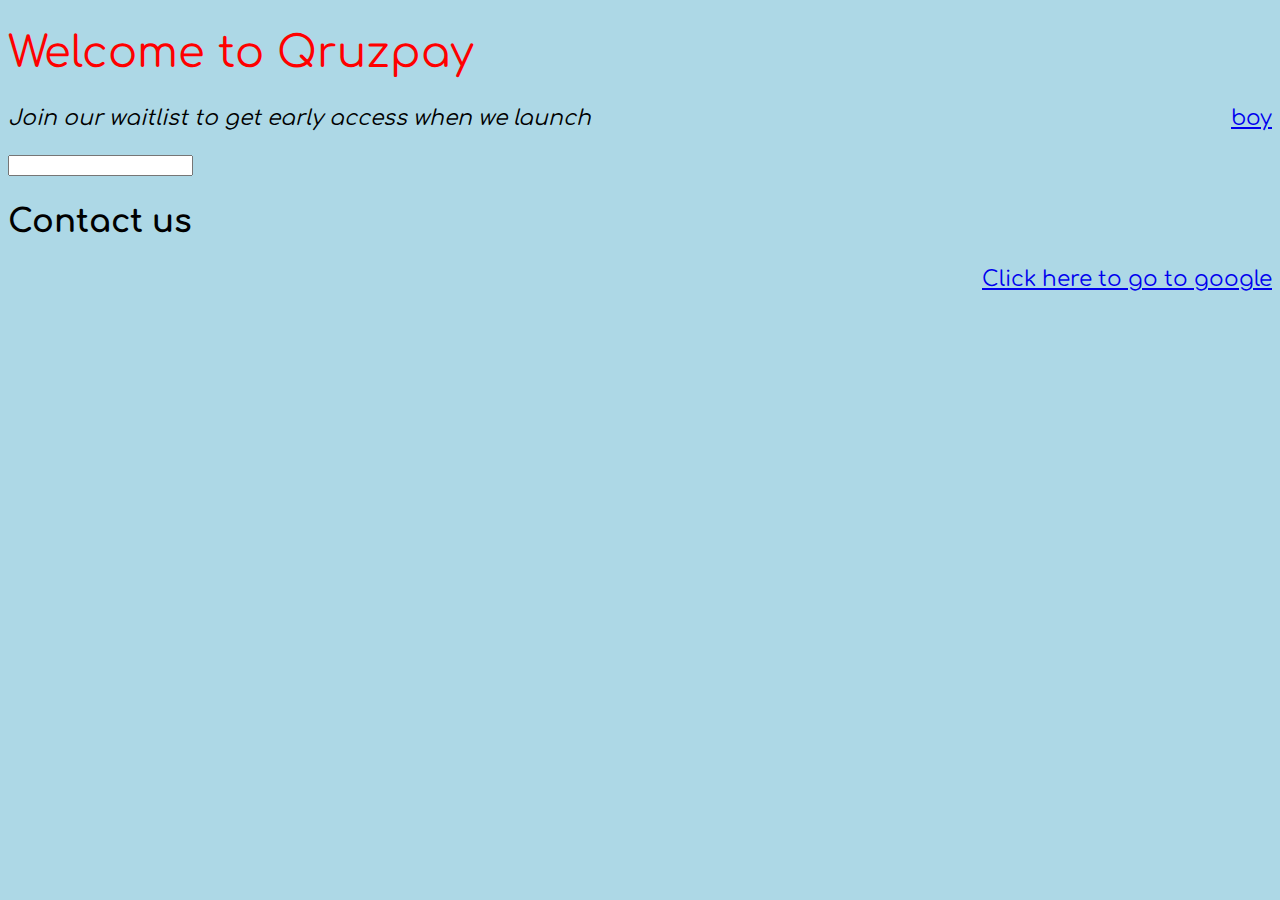
==== index.html @ c61e94a1 "Starting the website" ====
<!DOCTYPE html>
<html>
    <head>
        <meta charset="UTF-8">
        <meta name="description" content="my first team project">
        <meta>
        <link rel="preconnect" href="https://fonts.googleapis.com">
        <link rel="preconnect" href="https://fonts.gstatic.com" crossorigin>
        <link href="https://fonts.googleapis.com/css2?family=Comfortaa:wght@300;400;600&family=Source+Code+Pro:ital,wght@0,200;0,400;1,200;1,300;1,400&display=swap" rel="stylesheet">
        <link rel="stylesheet" type="text/css" href="css/style.css">
        <title>Qruzpay</title>
    </head>
    <body>
        <div >
            <!--Welcome to Qruzpay--> <!--typed out slowly with picture of people smiling-->
            <h1 id="title" >Welcome to Qruzpay</h1> 
            <a href="#" class="link">boy</a>
        </div>
        <div>
            <!--Description of what the app can do and how it would benefit you to join-->
            <img src="WhatsApp Image 2022-04-12 at 1.51.03 PM.jpeg">
        </div>
        <div>
            <p>Join our waitlist to get early access when we launch</p>
            <input class="form-input" type="text">
        </div>
        <footer>
            <h2 id="contact-us">Contact us</h2>
            <a  class="link"="google-link" href="https://www.google.com">Click here to go to google</a>
        </footer>
    </body >
</html>
---- css/style.css ----
body{
    /*top bottom left and right*/
    /*another way is through angles*/
    background : hsl(195, 53%, 79%);
    font-size: 1.35em;
    /*text transform*/
    /*text-transform: uppercase;*/
    /*text alignment*/
    text-align: justify;
    /* being able to conquer the world */
    font-family: 'Comfortaa', cursive;

}
img{
    width: 60vw;
    height: 500px;
    border: 10px solid hsl(195, 4%, 22%);
    margin: 80px 40px;
    float: right;
    display: none;
    
}
p{
    font-style: italic;
}


#title {
    color: red;
    font-weight: 400;
}

/*you want to make the main title the darkest and the subtitles smaller*/
/*gradient*/
/*pretty switching of colors*/

/*text manipulation*/
/*text decoration*/
.link{
    text-decoration: underline;
    float:right;
}
/*Layout*/
/*layout*/
/*css box-model*/
/*if you like choose to stay broke*/
/* Float and display type*/
/* Elements have a certain display type block and inline*/
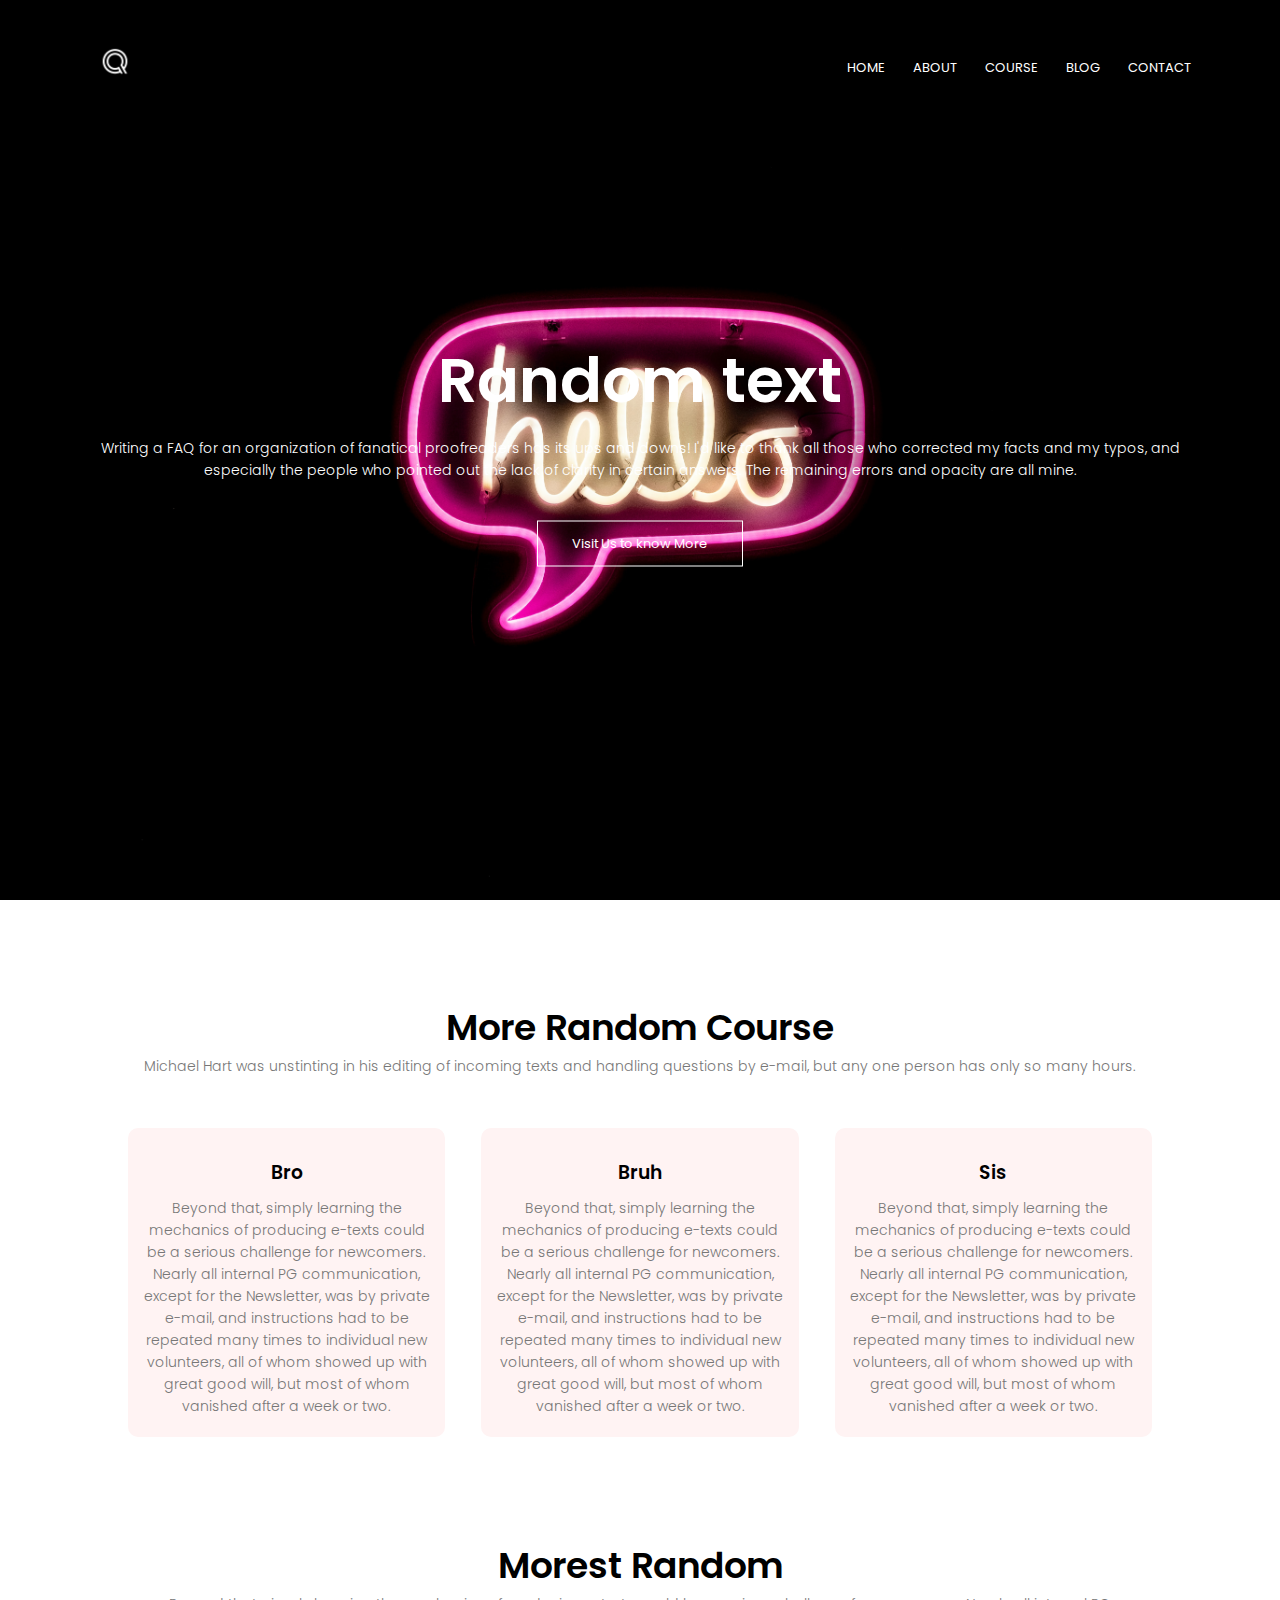
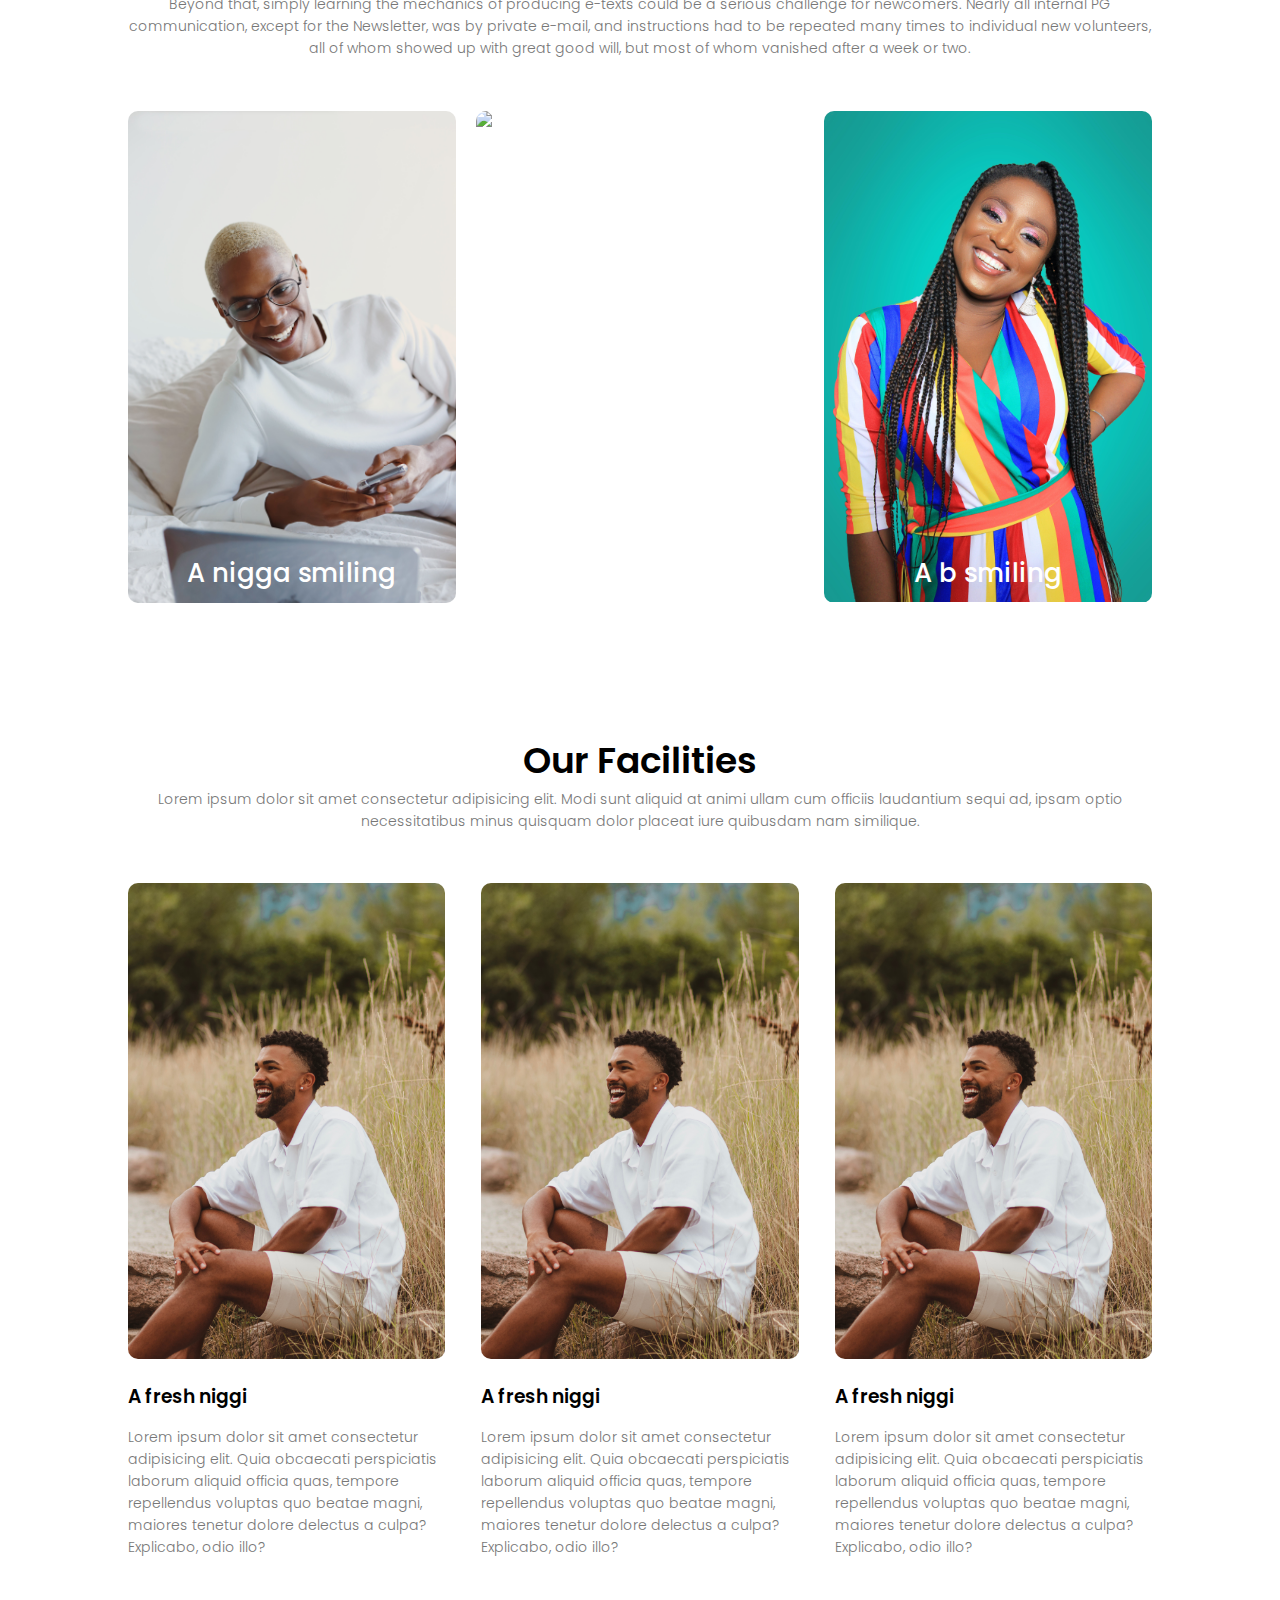
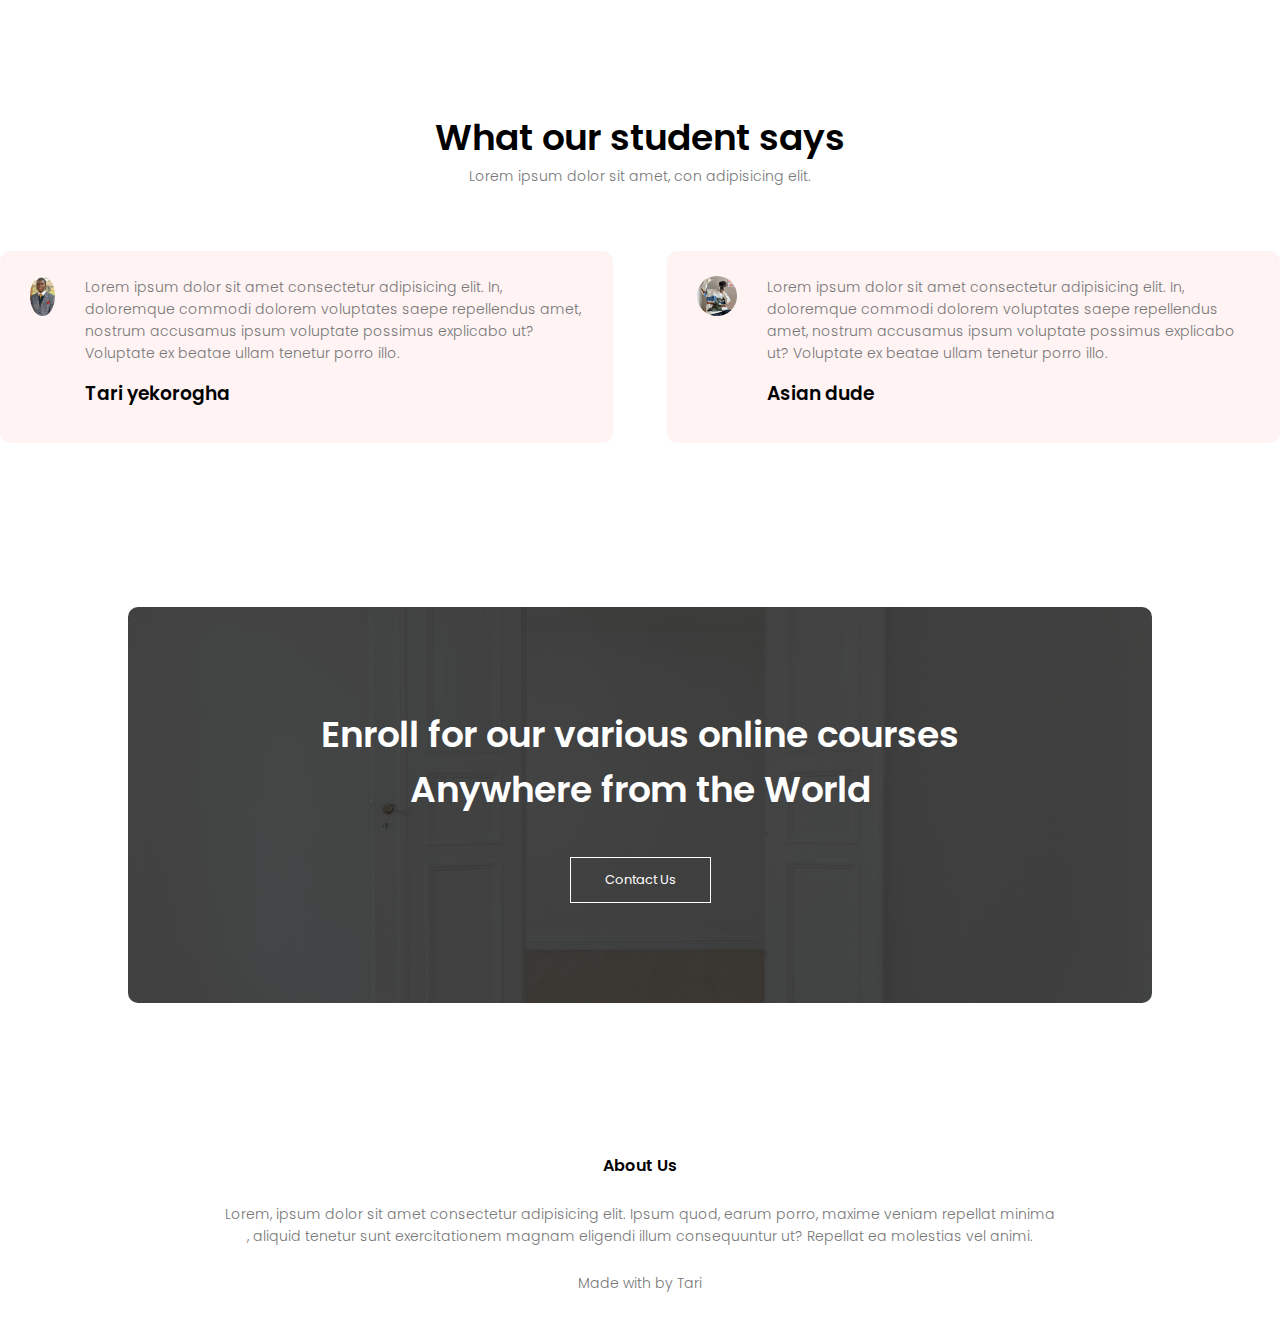
==== commit 67b47a96: "Rough work" ====
--- a/index.html
+++ b/index.html
@@ -1,32 +1,227 @@
 <!DOCTYPE html>
 <html>
     <head>
-        <meta charset="UTF-8">
-        <meta name="description" content="my first team project">
-        <meta>
+        <meta name="viewport" content="width=device-width, initial-scale=1.0">
+        <title>
+            Qruzpay
+        </title>
+        <link rel="stylesheet" href="css/style.css">
         <link rel="preconnect" href="https://fonts.googleapis.com">
         <link rel="preconnect" href="https://fonts.gstatic.com" crossorigin>
-        <link href="https://fonts.googleapis.com/css2?family=Comfortaa:wght@300;400;600&family=Source+Code+Pro:ital,wght@0,200;0,400;1,200;1,300;1,400&display=swap" rel="stylesheet">
-        <link rel="stylesheet" type="text/css" href="css/style.css">
-        <title>Qruzpay</title>
+        <link href="https://fonts.googleapis.com/css2?family=Comfortaa:wght@300;400;600&family=Poppins:ital,wght@0,400;0,500;1,400&family=Source+Code+Pro:ital,wght@0,200;0,400;1,200;1,300;1,400&display=swap" rel="stylesheet">
+        <link rel="stylesheet" href="font-awesome/css/font-awesome.min.css">
+        <link rel="stylesheet" href="https://cdn.jsdelivr.net/npm/@fortawesome/fontawesome-free@5.15.4/css/fontawesome.min.css">
     </head>
     <body>
-        <div >
-            <!--Welcome to Qruzpay--> <!--typed out slowly with picture of people smiling-->
-            <h1 id="title" >Welcome to Qruzpay</h1> 
-            <a href="#" class="link">boy</a>
-        </div>
-        <div>
-            <!--Description of what the app can do and how it would benefit you to join-->
-            <img src="WhatsApp Image 2022-04-12 at 1.51.03 PM.jpeg">
-        </div>
-        <div>
-            <p>Join our waitlist to get early access when we launch</p>
-            <input class="form-input" type="text">
-        </div>
-        <footer>
-            <h2 id="contact-us">Contact us</h2>
-            <a  class="link"="google-link" href="https://www.google.com">Click here to go to google</a>
-        </footer>
-    </body >
+       <section class="header">
+           <nav>
+               <a href="index.html"><img src="images/logo.png" class="logo"></a>
+               <div class="nav-links" id="NavLinks">
+                <i class="fa fa-times" onclick="hideMenu()"></i>
+                   <ul>
+                       <li><a href="">HOME</a></li>
+                       <li><a href="">ABOUT</a></li>
+                       <li><a href="">COURSE</a></li>
+                       <li><a href="">BLOG</a></li>
+                       <li><a href="">CONTACT</a></li>
+                   </ul>
+               </div>
+               <i class="fa fa-bars" onclick="showMenu()"></i>
+           </nav>
+       <div class="text-box">
+           <h1>Random text</h1>
+           <p>
+            Writing a FAQ for an organization of fanatical proofreaders has
+            its ups and downs! I'd like to thank all those who corrected
+            my facts and my typos, and especially the people who pointed out
+            the lack of clarity in certain answers. The remaining errors and
+            opacity are all mine. 
+           </p>
+           <a href="" class="hero-btn">Visit Us to know More</a>
+       </div>
+       </section>
+       <section class="more-random">
+           <h1>More Random Course</h1>
+           <p>Michael Hart was unstinting in his editing of incoming texts and
+            handling questions by e-mail, but any one person has only so many
+            hours.</p>
+
+            <div class="row">
+                <div class="course-col">
+                    <h3>Bro</h3>
+                    <p>Beyond that, simply learning the mechanics of producing e-texts
+                        could be a serious challenge for newcomers. Nearly all internal
+                        PG communication, except for the Newsletter, was by private e-mail,
+                        and instructions had to be repeated many times to individual new
+                        volunteers, all of whom showed up with great good will, but most of
+                        whom vanished after a week or two.</p>
+                </div>
+                <div class="course-col">
+                    <h3>Bruh</h3>
+                    <p>Beyond that, simply learning the mechanics of producing e-texts
+                        could be a serious challenge for newcomers. Nearly all internal
+                        PG communication, except for the Newsletter, was by private e-mail,
+                        and instructions had to be repeated many times to individual new
+                        volunteers, all of whom showed up with great good will, but most of
+                        whom vanished after a week or two.</p>
+                </div>
+                <div class="course-col">
+                    <h3>Sis</h3>
+                    <p>Beyond that, simply learning the mechanics of producing e-texts
+                        could be a serious challenge for newcomers. Nearly all internal
+                        PG communication, except for the Newsletter, was by private e-mail,
+                        and instructions had to be repeated many times to individual new
+                        volunteers, all of whom showed up with great good will, but most of
+                        whom vanished after a week or two.</p>
+                </div>
+            </div>
+       </section>
+        <!--campus-->
+       <section class="campus">
+           <h1>Morest Random</h1>
+           <p>Beyond that, simply learning the mechanics of producing e-texts
+            could be a serious challenge for newcomers. Nearly all internal
+            PG communication, except for the Newsletter, was by private e-mail,
+            and instructions had to be repeated many times to individual new
+            volunteers, all of whom showed up with great good will, but most of
+            whom vanished after a week or two.</p>
+            <div class="row">
+                <div class="campus-col">
+                    <img src="images/chillpill.jpg">
+                    <div class="layer">
+                        <h3>A nigga smiling</h3>
+                    </div>
+                
+                </div>
+                <div class="campus-col">
+                    <img src="images/whitepill.jpg">
+                    <div class="layer">
+                        <h3>A w smiling</h3>
+                    </div>
+                
+                </div>
+                <div class="campus-col">
+                    <img src="images/bitchpill.jpg">
+                    <div class="layer">
+                        <h3>A b smiling</h3>
+                    </div>
+                
+                </div>
+            </div>
+       </section>
+
+       <section class="facilities">
+           <h1>Our Facilities</h1>
+           <p>Lorem ipsum dolor sit amet consectetur
+            adipisicing elit. Modi sunt aliquid at animi ullam cum officiis laudantium sequi ad,
+            ipsam optio necessitatibus minus quisquam dolor placeat iure quibusdam nam similique.</p>
+            <div class="row">
+                <div class="facilities-col">
+                    <img src="images/freshniggi.jpg">
+                    <h3>A fresh niggi</h3>
+                    <p>Lorem ipsum dolor sit amet consectetur adipisicing elit. 
+                        Quia obcaecati perspiciatis laborum aliquid officia quas, 
+                        tempore repellendus voluptas quo beatae magni, 
+                        maiores tenetur dolore delectus a culpa? 
+                        Explicabo, odio illo?</p>
+                </div>
+                <div class="facilities-col">
+                    <img src="images/freshniggi.jpg">
+                    <h3>A fresh niggi</h3>
+                    <p>Lorem ipsum dolor sit amet consectetur adipisicing elit. 
+                        Quia obcaecati perspiciatis laborum aliquid officia quas, 
+                        tempore repellendus voluptas quo beatae magni, 
+                        maiores tenetur dolore delectus a culpa? 
+                        Explicabo, odio illo?</p>
+                </div>
+                <div class="facilities-col">
+                    <img src="images/freshniggi.jpg">
+                    <h3>A fresh niggi</h3>
+                    <p>Lorem ipsum dolor sit amet consectetur adipisicing elit. 
+                        Quia obcaecati perspiciatis laborum aliquid officia quas, 
+                        tempore repellendus voluptas quo beatae magni, 
+                        maiores tenetur dolore delectus a culpa? 
+                        Explicabo, odio illo?</p>
+                </div>
+            </div>
+       </section>
+       <!-- testimonials-->
+       <section class="testimonials">
+           <h1>What our student says</h1>
+           <p>Lorem ipsum dolor sit amet, con
+               adipisicing elit.
+           </p>
+           <div class="row">
+               <div class="testimonial-col">
+                   <img src="images/user1.jpg">
+                   <div>
+                       <p>
+                           Lorem ipsum dolor sit amet consectetur adipisicing elit. 
+                           In, doloremque commodi dolorem voluptates saepe repellendus amet, 
+                           nostrum accusamus ipsum voluptate possimus explicabo ut? 
+                           Voluptate ex beatae ullam tenetur porro illo.
+                       </p>
+                       <h3>Tari yekorogha</h3>
+                       <i class="fa fa-star"></i>
+                       <i class="fa fa-star"></i>
+                       <i class="fa fa-star"></i>
+                       <i class="fa fa-star"></i>
+                       <i class="fa fa-star-o"></i>
+                   </div>
+               </div>
+               <div class="testimonial-col">
+                <img src="images/asiandude.jpg">
+                <div>
+                    <p>
+                        Lorem ipsum dolor sit amet consectetur adipisicing elit. 
+                        In, doloremque commodi dolorem voluptates saepe repellendus amet, 
+                        nostrum accusamus ipsum voluptate possimus explicabo ut? 
+                        Voluptate ex beatae ullam tenetur porro illo.
+                    </p>
+                    <h3>Asian dude</h3>
+                    <i class="fa fa-star"></i>
+                    <i class="fa fa-star"></i>
+                    <i class="fa fa-star"></i>
+                    <i class="fa fa-star"></i>
+                    <i class="fa fa-star-o"></i>
+                </div>
+            </div>
+           </div>
+
+       </section>
+       
+       <!--Call to Action-->
+       <section class="cta">
+           <h1>Enroll for our various online courses<br>Anywhere
+               from the World</h1>
+            <a href="" class="hero-btn">Contact Us</a>
+
+       </section>
+       <section class="footer">
+           <h4>About Us</h4>
+           <p> Lorem, ipsum dolor sit amet consectetur adipisicing elit. 
+               Ipsum quod, earum porro, maxime veniam repellat minima<br>,
+               aliquid tenetur sunt exercitationem magnam eligendi illum consequuntur ut? 
+               Repellat ea molestias vel animi.</p>
+            <div class="icons">
+                <i class="fa fa-facebook"></i>
+                <i class="fa fa-twitter"></i>
+                <i class="fa fa-instagram"></i>
+                <i class="fa fa-linkedin"></i>  
+            </div>
+            <p>Made with<i class="fa fa-heart-o"></i> by Tari </p>
+       </section>
+       <!--JavaScript for Toggle Menu-->
+       <script>
+           var NavLinks = document.getElementById("navLinks")
+
+           function showMenu(){
+               NavLinks.style.right = "0";
+           }
+           function hideMenu(){
+               NavLinks.style.right = "-200px";
+           }
+
+       </script>
+    </body>
 </html>--- a/css/style.css
+++ b/css/style.css
@@ -1,48 +1,320 @@
-body{
-    /*top bottom left and right*/
-    /*another way is through angles*/
-    background : hsl(195, 53%, 79%);
-    font-size: 1.35em;
-    /*text transform*/
-    /*text-transform: uppercase;*/
-    /*text alignment*/
-    text-align: justify;
-    /* being able to conquer the world */
-    font-family: 'Comfortaa', cursive;
-
-}
-img{
-    width: 60vw;
-    height: 500px;
-    border: 10px solid hsl(195, 4%, 22%);
-    margin: 80px 40px;
-    float: right;
+*{
+    margin: 0;
+    padding: 0;
+    font-family: 'Poppins', sans-serif;
+}
+nav{
+    display: flex;
+    padding: 2% 6%;
+    justify-content: space-between;
+    align-items: center;
+}
+
+.logo{
+    width: 4.75em;
+}
+.header{
+    min-height: 100vh;
+    width: 100%;
+    background-image: url("../images/hello.jpg");
+    background-position: center;
+    background-size: cover;
+    position: relative;
+}
+.nav-links{
+    flex: 1;
+    text-align: right;
+
+}
+.nav-links ul li{
+    list-style: none;
+    display: inline-block;
+    padding: 8px 12px;
+    position: relative;
+}
+.nav-links ul li a{
+    color: #fff;
+    text-decoration: none;
+    font-size: 13px;
+
+}
+.nav-links ul li::after{
+    content: '';
+    width: 0%;
+    height: 2px;
+    background: #f44336;
+    display: block;
+    margin: auto;
+    transition: 0.5s;
+  
+}
+.nav-links ul li:hover::after{
+    width: 100%;
+
+}
+.text-box{
+    width: 90%;
+    color: #fff;
+    position: absolute;
+    top: 50%;
+    left: 50%;
+    transform: translate(-50%, -50%);
+    text-align: center;
+}
+.text-box h1{
+    font-size: 62px;
+}
+.text-box p{
+    margin: 10px 0 40px;
+    font-size: 14px;
+    color: #fff;
+}
+.hero-btn{
+    display: inline-block;
+    text-decoration: none;
+    color: #fff;
+    border: 1px solid #fff;
+    padding: 12px 34px;
+    font-size: 13px;
+    background: transparent;
+    position: relative;
+    cursor: pointer; 
+}
+
+.hero-btn:hover{
+    border: 1px solid #f44336;
+    background: #f44336;
+    transition: 1ms ease-in-out;
+}
+
+nav .fa{
     display: none;
+}
+
+@media(max-width: 700px){
+    .text-box h1{
+        font-size: 20px;
+    }
+    .nav-links ul li{
+        display: block;
+    }
+    .nav-links{
+        position: absolute;
+        background: #f44336;
+        height: 100vh;
+        width: 200px;
+        top: 0;
+        right: -200px;
+        text-align: left;
+        z-index: 2;
+        transition: 1s;
+    }
+    nav .fa{
+        display: block;
+        color: #fff;
+        margin: 10px;
+        font-size: 22px;
+        cursor: pointer;
+    }
+}
+
+/*-------more randomnesss------*/
+.more-random{
+    width: 80%;
+    margin: auto;
+    text-align: center;
+    padding-top: 100px;
+}
+h1{
+    font-size: 36px;
+    font-weight: 600;
+}
+p{
+    color: #777;
+    font-size: 14px;
+    font-weight: 300;
+    line-height: 22px;
+    padding: 10;
+}
+
+.row{
+    margin-top: 5%;
+    display: flex;
+    justify-content:  space-between;
+}
+.course-col{
+    flex-basis: 31%;
+    background: #fff3f3;
+    border-radius: 10px;
+    margin-bottom: 5%;
+    padding: 20px 12px;
+    box-sizing: border-box;
+    transition: 0.5s;
+
+}
+h3{
+    text-align: center;
+    font-weight: 600;
+    margin: 10px 0;
+}
+
+.course-col:hover{
+    box-shadow: 0 0 20px 0px rgba(0,0,0, 0.2);
+}
+
+@media(max-width: 700px){
+    .row{
+        flex-direction: column;
+    }
+}
+
+.campus{
+    width: 80%;
+    margin: auto;
+    text-align: center;
+    padding-top: 50px;
+}
+.campus-col{
+    flex-basis: 32%;
+    border-radius: 10px;
+    margin-bottom: 30px;
+    position: relative;
+    overflow: hidden;
     
 }
-p{
-    font-style: italic;
-}
-
-
-#title {
-    color: red;
-    font-weight: 400;
-}
-
-/*you want to make the main title the darkest and the subtitles smaller*/
-/*gradient*/
-/*pretty switching of colors*/
-
-/*text manipulation*/
-/*text decoration*/
-.link{
-    text-decoration: underline;
-    float:right;
-}
-/*Layout*/
-/*layout*/
-/*css box-model*/
-/*if you like choose to stay broke*/
-/* Float and display type*/
-/* Elements have a certain display type block and inline*/
+.campus-col img{
+    width: 100%;
+    display: block;
+}
+.layer{
+    background: transparent;
+    height: 100%;
+    width: 100%;
+    position: absolute;
+    top: 0;
+    left: 0;
+}
+.layer:hover{
+    background: rgba(226, 0, 0, 0.7);
+}
+.layer h3{
+    width: 100%;
+    font-weight: 500;
+    color: #fff;
+    font-size: 26px;
+    bottom: 0;
+    left: 50%;
+    transform: translateX(-50%);
+    position: absolute;
+    transition: 0.5s;
+}
+.layer:hover h3{
+    bottom: 49%;
+    opacity: 1;
+}
+
+.facilities{
+    width: 80%;
+    margin: auto;
+    text-align: center;
+    padding-top: 100px;
+}
+.facilities-col{
+    flex-basis: 31%;
+    border-radius: 10px;
+    margin-bottom: 5%;
+    text-align: left;
+}
+.facilities-col img{
+    width: 100%;
+    border-radius: 10px;
+}
+.facilities-col p{
+    padding: 0;
+}
+.facilities-col h3{
+    margin-top: 16px;
+    margin-bottom: 15px;
+    text-align: left;
+}
+/*---testimonials-----*/
+.testimonials{
+    width: 100%;
+    margin: auto;
+    padding-top: 100px;
+    text-align: center;
+}
+.testimonial-col{
+    flex-basis: 44%;
+    border-radius: 10px;
+    margin-bottom: 5%;
+    text-align: left;
+    background: #fff3f3;
+    padding: 25px;
+    cursor: pointer;
+    display: flex;
+}
+
+.testimonial-col img{
+    height: 40px;
+    margin-left: 5px;
+    margin-right: 30px;
+    border-radius: 50%;
+}
+.testimonia-col p{
+    padding: 0
+}
+.testimonial-col h3{
+    margin-top: 15px;
+    text-align: left;
+}
+.testimonial-col .fa{
+    color: #f44336;
+}
+@media(max-width: 700px){
+    .testimonial-col img{
+        margin-left: 0px;
+        margin-right: 15px;
+    }
+}
+.cta{
+    margin: 100px auto;
+    width: 80%;
+    background-image: linear-gradient(rgba(0,0,0, 0.7), rgba(0,0,0,0.7)), url("../images/opendoors.jpg");
+    background-position: center;
+    background-size: cover;
+    border-radius: 10px;
+    text-align: center;
+    padding: 100px 0;
+}
+.cta h1{
+    color: #fff;
+    margin-bottom: 40px;
+    padding: 0;
+}
+@media(max-width: 700px){
+    .cta h1{
+        font-size: 24px;
+    }
+}
+
+.footer{
+    width: 100%;
+    text-align: center;
+    padding: 30px 0;
+}
+
+.footer h4{
+    margin-bottom: 25px;
+    margin-top: 20px;
+    font-weight: 600;
+}
+.icons .fa{
+    color:#f44336;
+    margin: 0 13px;
+    cursor: pointer;
+    padding: 18px 0;
+}
+.fa-heart-o{
+    color: #f44336;
+}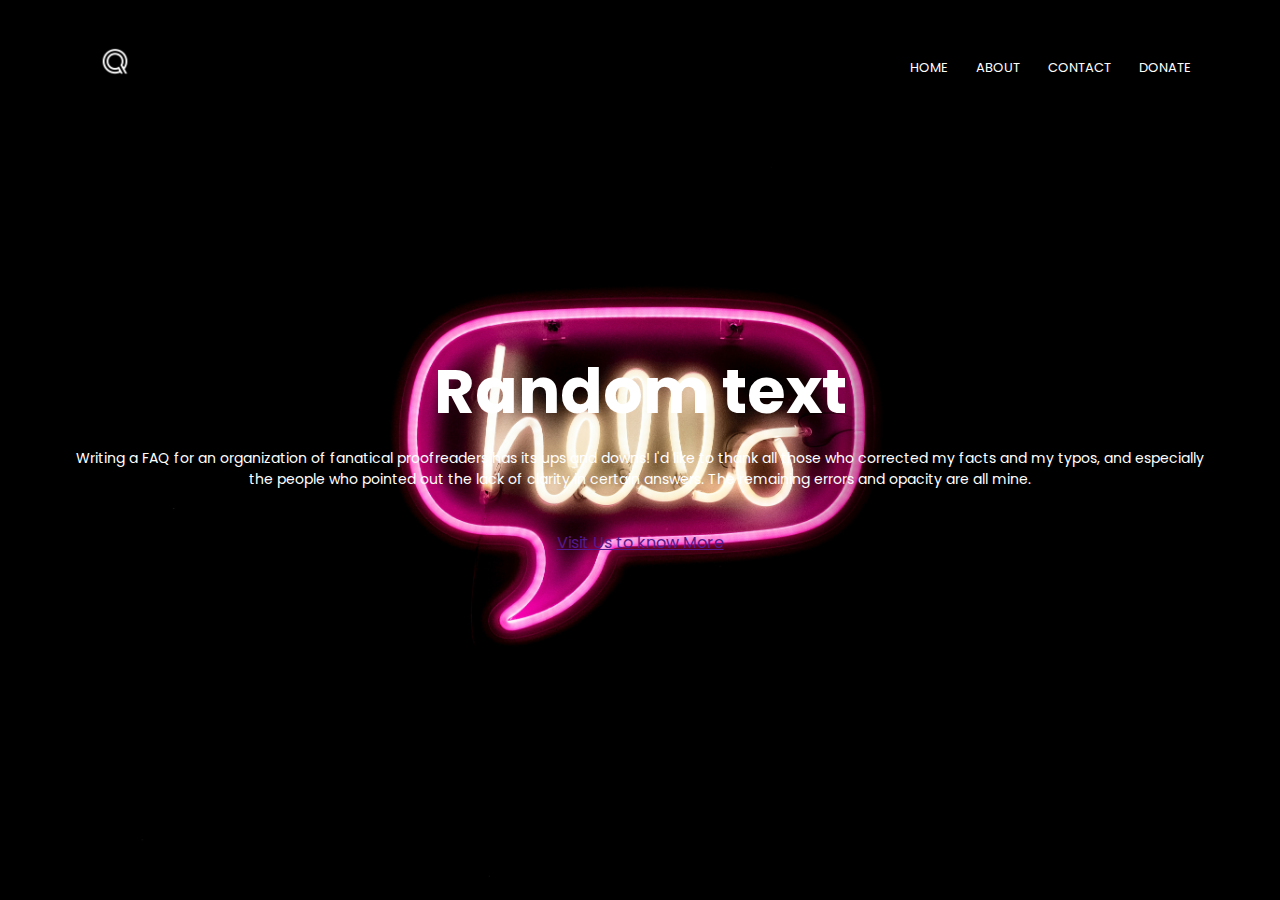
==== commit bf8ea2aa: "perfected  welcome image animation" ====
--- a/index.html
+++ b/index.html
@@ -2,226 +2,45 @@
 <html>
     <head>
         <meta name="viewport" content="width=device-width, initial-scale=1.0">
-        <title>
-            Qruzpay
-        </title>
+        <meta name="charset" content="UTF-8">
+        <title>Qruzpay</title>
         <link rel="stylesheet" href="css/style.css">
-        <link rel="preconnect" href="https://fonts.googleapis.com">
-        <link rel="preconnect" href="https://fonts.gstatic.com" crossorigin>
         <link href="https://fonts.googleapis.com/css2?family=Comfortaa:wght@300;400;600&family=Poppins:ital,wght@0,400;0,500;1,400&family=Source+Code+Pro:ital,wght@0,200;0,400;1,200;1,300;1,400&display=swap" rel="stylesheet">
-        <link rel="stylesheet" href="font-awesome/css/font-awesome.min.css">
-        <link rel="stylesheet" href="https://cdn.jsdelivr.net/npm/@fortawesome/fontawesome-free@5.15.4/css/fontawesome.min.css">
     </head>
     <body>
-       <section class="header">
-           <nav>
-               <a href="index.html"><img src="images/logo.png" class="logo"></a>
-               <div class="nav-links" id="NavLinks">
-                <i class="fa fa-times" onclick="hideMenu()"></i>
-                   <ul>
-                       <li><a href="">HOME</a></li>
-                       <li><a href="">ABOUT</a></li>
-                       <li><a href="">COURSE</a></li>
-                       <li><a href="">BLOG</a></li>
-                       <li><a href="">CONTACT</a></li>
-                   </ul>
-               </div>
-               <i class="fa fa-bars" onclick="showMenu()"></i>
-           </nav>
-       <div class="text-box">
-           <h1>Random text</h1>
-           <p>
-            Writing a FAQ for an organization of fanatical proofreaders has
-            its ups and downs! I'd like to thank all those who corrected
-            my facts and my typos, and especially the people who pointed out
-            the lack of clarity in certain answers. The remaining errors and
-            opacity are all mine. 
-           </p>
-           <a href="" class="hero-btn">Visit Us to know More</a>
-       </div>
-       </section>
-       <section class="more-random">
-           <h1>More Random Course</h1>
-           <p>Michael Hart was unstinting in his editing of incoming texts and
-            handling questions by e-mail, but any one person has only so many
-            hours.</p>
+        <header>
+            <section class="header">
+                <nav>
+                    <a href="index.html"><img src="images/logo.png" class="logo"></a>
+                    <div class="nav-links">
+                        <ul>
+                            <li><a href="">HOME</a></li>
+                            <li><a href="">ABOUT</a></li>
+                            <li><a href="">CONTACT</a></li>
+                            <li><a href="">DONATE</a></li>
+                        </ul>
+                    </div>
+                </nav>
+                <div class="text-box">
+                    <h1>Random text</h1>
+                    <p>
+                     Writing a FAQ for an organization of fanatical proofreaders has
+                     its ups and downs! I'd like to thank all those who corrected
+                     my facts and my typos, and especially the people who pointed out
+                     the lack of clarity in certain answers. The remaining errors and
+                     opacity are all mine. 
+                    </p>
+                    <a href="" class="hero-btn">Visit Us to know More</a>
+                </div>
+            </section>
+            
 
-            <div class="row">
-                <div class="course-col">
-                    <h3>Bro</h3>
-                    <p>Beyond that, simply learning the mechanics of producing e-texts
-                        could be a serious challenge for newcomers. Nearly all internal
-                        PG communication, except for the Newsletter, was by private e-mail,
-                        and instructions had to be repeated many times to individual new
-                        volunteers, all of whom showed up with great good will, but most of
-                        whom vanished after a week or two.</p>
-                </div>
-                <div class="course-col">
-                    <h3>Bruh</h3>
-                    <p>Beyond that, simply learning the mechanics of producing e-texts
-                        could be a serious challenge for newcomers. Nearly all internal
-                        PG communication, except for the Newsletter, was by private e-mail,
-                        and instructions had to be repeated many times to individual new
-                        volunteers, all of whom showed up with great good will, but most of
-                        whom vanished after a week or two.</p>
-                </div>
-                <div class="course-col">
-                    <h3>Sis</h3>
-                    <p>Beyond that, simply learning the mechanics of producing e-texts
-                        could be a serious challenge for newcomers. Nearly all internal
-                        PG communication, except for the Newsletter, was by private e-mail,
-                        and instructions had to be repeated many times to individual new
-                        volunteers, all of whom showed up with great good will, but most of
-                        whom vanished after a week or two.</p>
-                </div>
-            </div>
-       </section>
-        <!--campus-->
-       <section class="campus">
-           <h1>Morest Random</h1>
-           <p>Beyond that, simply learning the mechanics of producing e-texts
-            could be a serious challenge for newcomers. Nearly all internal
-            PG communication, except for the Newsletter, was by private e-mail,
-            and instructions had to be repeated many times to individual new
-            volunteers, all of whom showed up with great good will, but most of
-            whom vanished after a week or two.</p>
-            <div class="row">
-                <div class="campus-col">
-                    <img src="images/chillpill.jpg">
-                    <div class="layer">
-                        <h3>A nigga smiling</h3>
-                    </div>
-                
-                </div>
-                <div class="campus-col">
-                    <img src="images/whitepill.jpg">
-                    <div class="layer">
-                        <h3>A w smiling</h3>
-                    </div>
-                
-                </div>
-                <div class="campus-col">
-                    <img src="images/bitchpill.jpg">
-                    <div class="layer">
-                        <h3>A b smiling</h3>
-                    </div>
-                
-                </div>
-            </div>
-       </section>
+        </header>
+        <main>
 
-       <section class="facilities">
-           <h1>Our Facilities</h1>
-           <p>Lorem ipsum dolor sit amet consectetur
-            adipisicing elit. Modi sunt aliquid at animi ullam cum officiis laudantium sequi ad,
-            ipsam optio necessitatibus minus quisquam dolor placeat iure quibusdam nam similique.</p>
-            <div class="row">
-                <div class="facilities-col">
-                    <img src="images/freshniggi.jpg">
-                    <h3>A fresh niggi</h3>
-                    <p>Lorem ipsum dolor sit amet consectetur adipisicing elit. 
-                        Quia obcaecati perspiciatis laborum aliquid officia quas, 
-                        tempore repellendus voluptas quo beatae magni, 
-                        maiores tenetur dolore delectus a culpa? 
-                        Explicabo, odio illo?</p>
-                </div>
-                <div class="facilities-col">
-                    <img src="images/freshniggi.jpg">
-                    <h3>A fresh niggi</h3>
-                    <p>Lorem ipsum dolor sit amet consectetur adipisicing elit. 
-                        Quia obcaecati perspiciatis laborum aliquid officia quas, 
-                        tempore repellendus voluptas quo beatae magni, 
-                        maiores tenetur dolore delectus a culpa? 
-                        Explicabo, odio illo?</p>
-                </div>
-                <div class="facilities-col">
-                    <img src="images/freshniggi.jpg">
-                    <h3>A fresh niggi</h3>
-                    <p>Lorem ipsum dolor sit amet consectetur adipisicing elit. 
-                        Quia obcaecati perspiciatis laborum aliquid officia quas, 
-                        tempore repellendus voluptas quo beatae magni, 
-                        maiores tenetur dolore delectus a culpa? 
-                        Explicabo, odio illo?</p>
-                </div>
-            </div>
-       </section>
-       <!-- testimonials-->
-       <section class="testimonials">
-           <h1>What our student says</h1>
-           <p>Lorem ipsum dolor sit amet, con
-               adipisicing elit.
-           </p>
-           <div class="row">
-               <div class="testimonial-col">
-                   <img src="images/user1.jpg">
-                   <div>
-                       <p>
-                           Lorem ipsum dolor sit amet consectetur adipisicing elit. 
-                           In, doloremque commodi dolorem voluptates saepe repellendus amet, 
-                           nostrum accusamus ipsum voluptate possimus explicabo ut? 
-                           Voluptate ex beatae ullam tenetur porro illo.
-                       </p>
-                       <h3>Tari yekorogha</h3>
-                       <i class="fa fa-star"></i>
-                       <i class="fa fa-star"></i>
-                       <i class="fa fa-star"></i>
-                       <i class="fa fa-star"></i>
-                       <i class="fa fa-star-o"></i>
-                   </div>
-               </div>
-               <div class="testimonial-col">
-                <img src="images/asiandude.jpg">
-                <div>
-                    <p>
-                        Lorem ipsum dolor sit amet consectetur adipisicing elit. 
-                        In, doloremque commodi dolorem voluptates saepe repellendus amet, 
-                        nostrum accusamus ipsum voluptate possimus explicabo ut? 
-                        Voluptate ex beatae ullam tenetur porro illo.
-                    </p>
-                    <h3>Asian dude</h3>
-                    <i class="fa fa-star"></i>
-                    <i class="fa fa-star"></i>
-                    <i class="fa fa-star"></i>
-                    <i class="fa fa-star"></i>
-                    <i class="fa fa-star-o"></i>
-                </div>
-            </div>
-           </div>
+        </main>
+        <footer>
 
-       </section>
-       
-       <!--Call to Action-->
-       <section class="cta">
-           <h1>Enroll for our various online courses<br>Anywhere
-               from the World</h1>
-            <a href="" class="hero-btn">Contact Us</a>
-
-       </section>
-       <section class="footer">
-           <h4>About Us</h4>
-           <p> Lorem, ipsum dolor sit amet consectetur adipisicing elit. 
-               Ipsum quod, earum porro, maxime veniam repellat minima<br>,
-               aliquid tenetur sunt exercitationem magnam eligendi illum consequuntur ut? 
-               Repellat ea molestias vel animi.</p>
-            <div class="icons">
-                <i class="fa fa-facebook"></i>
-                <i class="fa fa-twitter"></i>
-                <i class="fa fa-instagram"></i>
-                <i class="fa fa-linkedin"></i>  
-            </div>
-            <p>Made with<i class="fa fa-heart-o"></i> by Tari </p>
-       </section>
-       <!--JavaScript for Toggle Menu-->
-       <script>
-           var NavLinks = document.getElementById("navLinks")
-
-           function showMenu(){
-               NavLinks.style.right = "0";
-           }
-           function hideMenu(){
-               NavLinks.style.right = "-200px";
-           }
-
-       </script>
+        </footer>
     </body>
 </html>--- a/css/style.css
+++ b/css/style.css
@@ -1,25 +1,50 @@
 *{
     margin: 0;
     padding: 0;
-    font-family: 'Poppins', sans-serif;
+    font-family: Poppins, serif;
 }
+
 nav{
     display: flex;
     padding: 2% 6%;
     justify-content: space-between;
     align-items: center;
 }
-
-.logo{
+.logo {
     width: 4.75em;
 }
 .header{
+    background: url("../images/hello.jpg");
     min-height: 100vh;
     width: 100%;
-    background-image: url("../images/hello.jpg");
+   
     background-position: center;
     background-size: cover;
     position: relative;
+
+    
+    
+
+    
+}
+
+.header:hover{
+    animation-name: beginning;
+    animation-delay: -2s;
+    animation-duration: 4s;
+    animation-timing-function: linear;
+    animation-fill-mode: forwards;
+    
+
+   
+}
+
+
+
+@keyframes beginning {
+    0% {background: rgba(0, 0, 0, 0.8)}
+    50% {background: rgba(0, 0, 0, 0.9)}
+    100% {background: rgba(0, 0, 0, 1)}
 }
 .nav-links{
     flex: 1;
@@ -42,7 +67,7 @@
     content: '';
     width: 0%;
     height: 2px;
-    background: #f44336;
+    background: white;
     display: block;
     margin: auto;
     transition: 0.5s;
@@ -52,6 +77,7 @@
     width: 100%;
 
 }
+
 .text-box{
     width: 90%;
     color: #fff;
@@ -69,252 +95,6 @@
     font-size: 14px;
     color: #fff;
 }
-.hero-btn{
-    display: inline-block;
-    text-decoration: none;
-    color: #fff;
-    border: 1px solid #fff;
-    padding: 12px 34px;
-    font-size: 13px;
-    background: transparent;
-    position: relative;
-    cursor: pointer; 
-}
 
-.hero-btn:hover{
-    border: 1px solid #f44336;
-    background: #f44336;
-    transition: 1ms ease-in-out;
-}
 
-nav .fa{
-    display: none;
-}
 
-@media(max-width: 700px){
-    .text-box h1{
-        font-size: 20px;
-    }
-    .nav-links ul li{
-        display: block;
-    }
-    .nav-links{
-        position: absolute;
-        background: #f44336;
-        height: 100vh;
-        width: 200px;
-        top: 0;
-        right: -200px;
-        text-align: left;
-        z-index: 2;
-        transition: 1s;
-    }
-    nav .fa{
-        display: block;
-        color: #fff;
-        margin: 10px;
-        font-size: 22px;
-        cursor: pointer;
-    }
-}
-
-/*-------more randomnesss------*/
-.more-random{
-    width: 80%;
-    margin: auto;
-    text-align: center;
-    padding-top: 100px;
-}
-h1{
-    font-size: 36px;
-    font-weight: 600;
-}
-p{
-    color: #777;
-    font-size: 14px;
-    font-weight: 300;
-    line-height: 22px;
-    padding: 10;
-}
-
-.row{
-    margin-top: 5%;
-    display: flex;
-    justify-content:  space-between;
-}
-.course-col{
-    flex-basis: 31%;
-    background: #fff3f3;
-    border-radius: 10px;
-    margin-bottom: 5%;
-    padding: 20px 12px;
-    box-sizing: border-box;
-    transition: 0.5s;
-
-}
-h3{
-    text-align: center;
-    font-weight: 600;
-    margin: 10px 0;
-}
-
-.course-col:hover{
-    box-shadow: 0 0 20px 0px rgba(0,0,0, 0.2);
-}
-
-@media(max-width: 700px){
-    .row{
-        flex-direction: column;
-    }
-}
-
-.campus{
-    width: 80%;
-    margin: auto;
-    text-align: center;
-    padding-top: 50px;
-}
-.campus-col{
-    flex-basis: 32%;
-    border-radius: 10px;
-    margin-bottom: 30px;
-    position: relative;
-    overflow: hidden;
-    
-}
-.campus-col img{
-    width: 100%;
-    display: block;
-}
-.layer{
-    background: transparent;
-    height: 100%;
-    width: 100%;
-    position: absolute;
-    top: 0;
-    left: 0;
-}
-.layer:hover{
-    background: rgba(226, 0, 0, 0.7);
-}
-.layer h3{
-    width: 100%;
-    font-weight: 500;
-    color: #fff;
-    font-size: 26px;
-    bottom: 0;
-    left: 50%;
-    transform: translateX(-50%);
-    position: absolute;
-    transition: 0.5s;
-}
-.layer:hover h3{
-    bottom: 49%;
-    opacity: 1;
-}
-
-.facilities{
-    width: 80%;
-    margin: auto;
-    text-align: center;
-    padding-top: 100px;
-}
-.facilities-col{
-    flex-basis: 31%;
-    border-radius: 10px;
-    margin-bottom: 5%;
-    text-align: left;
-}
-.facilities-col img{
-    width: 100%;
-    border-radius: 10px;
-}
-.facilities-col p{
-    padding: 0;
-}
-.facilities-col h3{
-    margin-top: 16px;
-    margin-bottom: 15px;
-    text-align: left;
-}
-/*---testimonials-----*/
-.testimonials{
-    width: 100%;
-    margin: auto;
-    padding-top: 100px;
-    text-align: center;
-}
-.testimonial-col{
-    flex-basis: 44%;
-    border-radius: 10px;
-    margin-bottom: 5%;
-    text-align: left;
-    background: #fff3f3;
-    padding: 25px;
-    cursor: pointer;
-    display: flex;
-}
-
-.testimonial-col img{
-    height: 40px;
-    margin-left: 5px;
-    margin-right: 30px;
-    border-radius: 50%;
-}
-.testimonia-col p{
-    padding: 0
-}
-.testimonial-col h3{
-    margin-top: 15px;
-    text-align: left;
-}
-.testimonial-col .fa{
-    color: #f44336;
-}
-@media(max-width: 700px){
-    .testimonial-col img{
-        margin-left: 0px;
-        margin-right: 15px;
-    }
-}
-.cta{
-    margin: 100px auto;
-    width: 80%;
-    background-image: linear-gradient(rgba(0,0,0, 0.7), rgba(0,0,0,0.7)), url("../images/opendoors.jpg");
-    background-position: center;
-    background-size: cover;
-    border-radius: 10px;
-    text-align: center;
-    padding: 100px 0;
-}
-.cta h1{
-    color: #fff;
-    margin-bottom: 40px;
-    padding: 0;
-}
-@media(max-width: 700px){
-    .cta h1{
-        font-size: 24px;
-    }
-}
-
-.footer{
-    width: 100%;
-    text-align: center;
-    padding: 30px 0;
-}
-
-.footer h4{
-    margin-bottom: 25px;
-    margin-top: 20px;
-    font-weight: 600;
-}
-.icons .fa{
-    color:#f44336;
-    margin: 0 13px;
-    cursor: pointer;
-    padding: 18px 0;
-}
-.fa-heart-o{
-    color: #f44336;
-}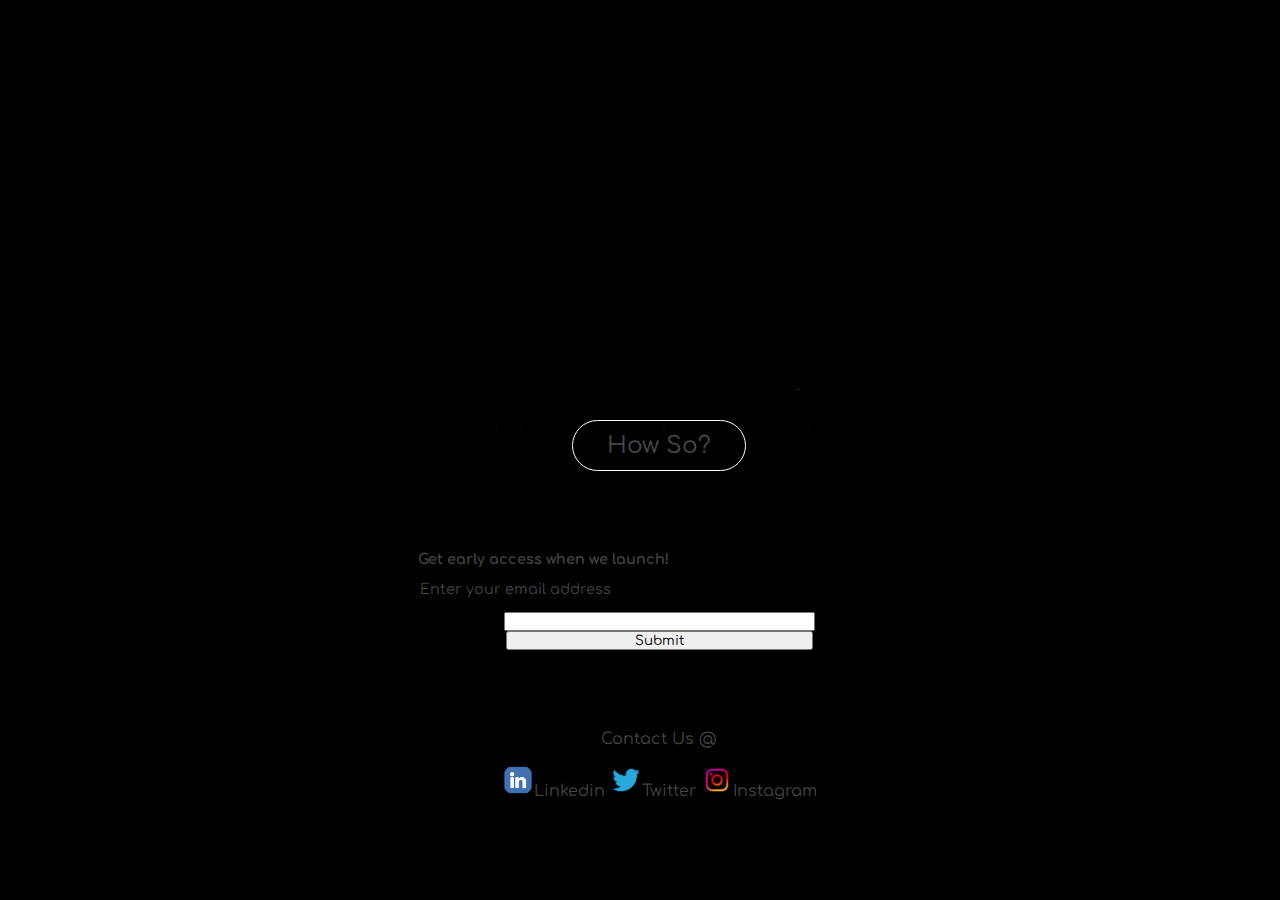
==== commit 68d2ee76: "First version" ====
--- a/index.html
+++ b/index.html
@@ -9,38 +9,36 @@
     </head>
     <body>
         <header>
+            <!--INTRODUCTION-->
             <section class="header">
-                <nav>
-                    <a href="index.html"><img src="images/logo.png" class="logo"></a>
-                    <div class="nav-links">
-                        <ul>
-                            <li><a href="">HOME</a></li>
-                            <li><a href="">ABOUT</a></li>
-                            <li><a href="">CONTACT</a></li>
-                            <li><a href="">DONATE</a></li>
-                        </ul>
-                    </div>
-                </nav>
-                <div class="text-box">
-                    <h1>Random text</h1>
-                    <p>
-                     Writing a FAQ for an organization of fanatical proofreaders has
-                     its ups and downs! I'd like to thank all those who corrected
-                     my facts and my typos, and especially the people who pointed out
-                     the lack of clarity in certain answers. The remaining errors and
-                     opacity are all mine. 
-                    </p>
-                    <a href="" class="hero-btn">Visit Us to know More</a>
-                </div>
+                <div class="textbox">
+                    <h1><img src="images/logo.png" >ruzpay</h1>
+                    <p>an app made just for you</p>
+                </div>   
             </section>
-            
 
+            <!--DESCRIPTION-->
+            <div class="about-us">
+                <a href="about.html">How So?</a>
+            </div>
+
+            <!--GET EARLY ACCESS-->
+            <div class="input-space">
+                <h3>Get early access when we launch!</h3>
+                <p>Enter your email address</p>
+                <input type="email" name="email">
+                <input type="submit" name="Get Email Access">
+            </div>
+
+            <!--CONTACT US-->
+            <div id="footer">
+                <p>Contact Us @</p>
+                <article id="footer-links">
+                    <a target="_blank" href="https://www.freecodecamp.org/king%20troga"><img class="footer-icon"src="images/linkedin-logo.png"><span>Linkedin</span></a>
+                    <a target="_blank" href="https://twitter.com/MyhnTari"><img class="footer-icon"src="images/twitter-logo.png"/><span>Twitter</span></a>
+                    <a target="_blank" href="https://www.tiktok.com/@kingtroga?lang=en"><img class="footer-icon" src="images/instagram-logo.png"/><span>Instagram</span></a>
+                 </article>
+            </div>
         </header>
-        <main>
-
-        </main>
-        <footer>
-
-        </footer>
     </body>
 </html>--- a/css/style.css
+++ b/css/style.css
@@ -1,100 +1,232 @@
 *{
     margin: 0;
     padding: 0;
-    font-family: Poppins, serif;
-}
-
-nav{
-    display: flex;
-    padding: 2% 6%;
-    justify-content: space-between;
-    align-items: center;
+    font-family: Comfortaa, serif;
+}
+
+
+/* INTRODUCTION*/
+.textbox{
+    display: none;
 }
 .logo {
-    width: 4.75em;
-}
+    display: none;
+}
+.logo-txt{
+    display: none;
+}
+
 .header{
-    background: url("../images/hello.jpg");
+    background: black;
     min-height: 100vh;
     width: 100%;
-   
     background-position: center;
     background-size: cover;
-    position: relative;
-
-    
-    
-
-    
-}
-
-.header:hover{
+    position: relative;  
+}
+
+.header{
     animation-name: beginning;
     animation-delay: -2s;
-    animation-duration: 4s;
+    animation-duration: -4s;
     animation-timing-function: linear;
-    animation-fill-mode: forwards;
-    
-
-   
-}
-
-
-
+    animation-fill-mode: forwards;  
+}
 @keyframes beginning {
     0% {background: rgba(0, 0, 0, 0.8)}
     50% {background: rgba(0, 0, 0, 0.9)}
     100% {background: rgba(0, 0, 0, 1)}
 }
-.nav-links{
-    flex: 1;
-    text-align: right;
-
-}
-.nav-links ul li{
-    list-style: none;
-    display: inline-block;
-    padding: 8px 12px;
-    position: relative;
-}
-.nav-links ul li a{
-    color: #fff;
-    text-decoration: none;
-    font-size: 13px;
-
-}
-.nav-links ul li::after{
-    content: '';
-    width: 0%;
-    height: 2px;
-    background: white;
-    display: block;
-    margin: auto;
-    transition: 0.5s;
-  
-}
-.nav-links ul li:hover::after{
-    width: 100%;
-
-}
-
-.text-box{
+
+.header span{
+    display: flex;
+    margin-top: 0;
+    padding: 0.5% 6%;
+    justify-content: center;
+    align-items: center;
+}
+
+.header .textbox{
+    display: inline;
     width: 90%;
     color: #fff;
     position: absolute;
-    top: 50%;
+    top: 35%;
     left: 50%;
     transform: translate(-50%, -50%);
     text-align: center;
-}
-.text-box h1{
-    font-size: 62px;
-}
-.text-box p{
-    margin: 10px 0 40px;
-    font-size: 14px;
-    color: #fff;
-}
-
-
-
+    font-weight: 400;
+    font-size: 35px;
+}
+.header .textbox img{
+    width: 4em;
+    margin-bottom: -1.55em;
+    padding-bottom: -1.55em;
+    border-bottom: -1.55em;
+    margin-right: -1.4em;
+    margin-left: -1em;
+}
+.header .textbox p{
+    color:rgba(255, 255, 255, 0.281);
+}
+.header  h1{
+    position: relative;
+}
+.header  h1::after{
+    content: "";
+    position: absolute;
+    left: 0;
+    height: 100%;
+    width: 100%;
+    background: black;
+    border-left: 2px solid black;
+    animation: typing 2.5s steps(30) 1;
+    animation-delay: -0.6s;
+    animation-fill-mode: forwards; 
+}
+.header  p{
+    position: relative;
+}
+.header  p::after{
+    content: "";
+    position: absolute;
+   
+    left: 0;
+    height: 100%;
+    width: 100%;
+    background: black;
+    border-left: 2px solid black;
+    animation: typing 1.5s steps(30) 1;
+    animation-delay: 0.13s;
+    animation-fill-mode: forwards; 
+    
+}
+@keyframes typing{
+    100%{
+        left: 100%;
+        margin: 0 -35px 0 35px;
+        position: sticky;
+        
+    }
+}
+
+
+@media(max-width: 700px){
+    .header:hover h1::after{
+        animation-delay: 0.13s;
+    }
+    .header:hover p::after{
+        animation-delay: 0.35s;
+    }
+
+}
+
+/*DESCRIPTION*/
+.about-us{
+    width: 50%;
+    height: 50%;
+    color: rgba(255, 255, 255, 0.281);
+    position: relative;
+    align-self: center;
+    margin-top: -30em;
+    left: 26.5%;
+    text-align: center;   
+}
+
+.about-us a{
+    text-decoration: none;
+    color: rgba(255, 255, 255, 0.281);
+    display: inline-block;
+    border: 1px solid #fff;
+    border-radius: 2em;
+    padding: 12px 34px;
+    font-size: 1.45em;
+    font-weight: 500;
+    background: transparent;
+    position: relative;
+    cursor: pointer; 
+}
+.about-us a:hover{
+    border: 1px solid white;
+    color:black;
+    background: white;
+    transition: 1ms ease-in-out;
+}
+@media(max-width: 700px){
+    .about-us {
+        margin-top: -18em;
+    }
+
+}
+
+/*EARLY ACCESS*/
+.input-space {
+    width: 50%;
+    height: 50%;
+    color: rgba(255, 255, 255, 0.281);
+    position: relative;
+    display: flex;
+    flex-direction: column;
+    align-content: center;
+    justify-content: center;
+    margin-top: 5em;
+    left: 26.5%;
+    text-align: center;   
+}
+.input-space h3{
+    font-size: 0.9em;
+    margin-left: -16em;
+    margin-bottom: 1em;
+}
+.input-space p{
+    font-size: 0.9em;
+    margin-left: -20em;
+    
+    margin-bottom: 1em;
+}
+.input-space input{
+    width: 48%;
+    display:flex;
+    align-self: center;
+}
+@media (max-width: 700px){
+    .input-space h3{
+        margin-left: -5.75em;
+     }
+    .input-space p{
+       margin-left: -10em;
+    }
+}
+
+
+/* Contact Us*/
+#footer {
+    width: 50%;
+    height: 50%;
+    color: rgba(255, 255, 255, 0.281);
+    position: relative;
+    display: flex;
+    flex-direction: column;
+    align-content: center;
+    justify-content: center;
+    margin-top: 5em;
+    left: 26.5%;
+    text-align: center;   
+  }
+.footer-icon{
+    width: 2em;
+    height: 2em;
+    border-radius: 50%;
+    background: black;
+  }
+
+#footer p{
+    margin-bottom: 1em;
+}
+
+#footer-links a{
+    color: rgba(255, 255, 255, 0.281);
+    text-decoration: none;
+  }
+
+/*The end*/